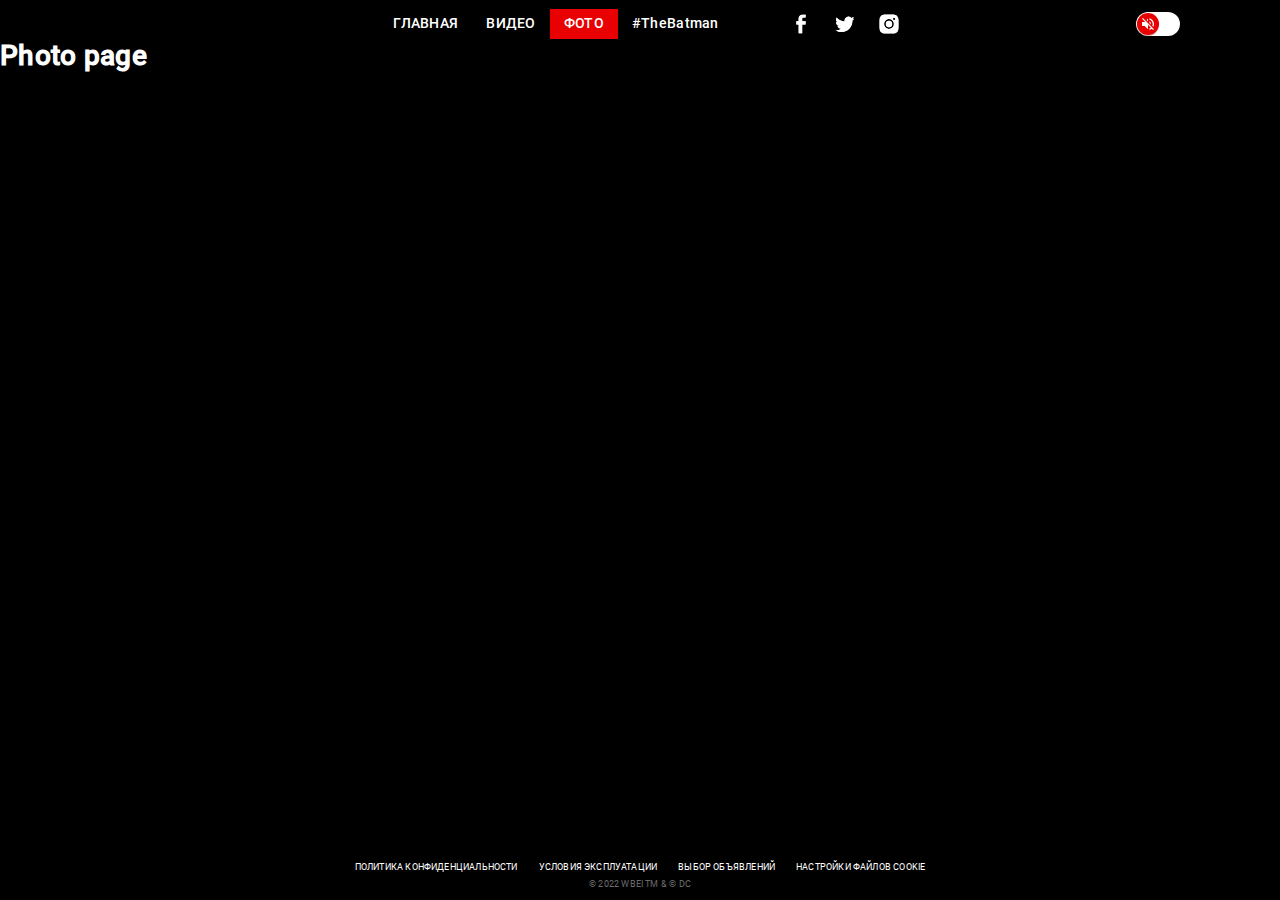
==== photo.html @ c2076061 "Add files via upload" ====
<!DOCTYPE html>
<html lang="ru">

<head>
  <meta charset="UTF-8">
  <meta http-equiv="X-UA-Compatible" content="IE=edge">
  <meta name="viewport" content="width=device-width, initial-scale=1.0">
  <!-- Favicons -->
  <link rel="apple-touch-icon" sizes="180x180" href="./assets/favicons/apple-touch-icon.png">
  <link rel="icon" type="image/png" sizes="32x32" href="./assets/favicons/favicon-32x32.png">
  <link rel="icon" type="image/png" sizes="16x16" href="./assets/favicons/favicon-16x16.png">
  <link rel="manifest" href="./assets/favicons/site.webmanifest">
  <link rel="mask-icon" href="./assets/favicons/safari-pinned-tab.svg" color="#5bbad5">
  <link rel="shortcut icon" href="./assets/favicons/favicon.ico">
  <meta name="msapplication-TileColor" content="#da532c">
  <meta name="msapplication-config" content="./assets/favicons/browserconfig.xml">
  <meta name="theme-color" content="#ffffff">
  <!-- --- end of Favicons --- -->
  <link rel="preload" href="./assets/fonts/roboto-v29-latin_cyrillic-regular.woff2" as="font" type="font/woff2"
    crossorigin>
  <link rel="preload" href="./assets/fonts/roboto-v29-latin_cyrillic-500.woff2" as="font" type="font/woff2" crossorigin>
  <link rel="stylesheet" href="./css/style.min.css">
  <title>Batman promo site | Фото</title>
  <script src="./js/main.js" defer></script>
</head>

<body>

<header class="header">
  <button class="burger"></button>

  <nav class="header__navigation navigation">
    <ul class="navigation__list">
  <button class="navigation__close"></button>
  <li class="navigation__item"><a href="./" class="navigation__link">Главная</a></li>
  <li class="navigation__item"><a href="./video.html" class="navigation__link">Видео</a></li>
  <li class="navigation__item"><a class="navigation__link navigation__link_active">Фото</a></li>
</ul>
    <p class="header__hashtag">#TheBatman</p>

    <ul class="header__social social">
      <li class="social__item">
        <a href="##" class="social__link social__link_fb">
          <svg width="24" height="24" fill="currentColor" xmlns="http://www.w3.org/2000/svg">
            <g clip-path="url(#a)">
              <path
                d="M9.65 21.6v-9.01H7.2V9.348h2.45v-2.77c0-2.178 1.448-4.177 4.784-4.177 1.35 0 2.35.126 2.35.126l-.08 3.029s-1.018-.01-2.13-.01c-1.202 0-1.395.54-1.395 1.434v2.368H16.8l-.157 3.244h-3.464V21.6H9.651Z" />
            </g>
            <defs>
              <clipPath id="a">
                <path transform="translate(7.2 2.4)" d="M0 0h9.6v19.2H0z" />
              </clipPath>
            </defs>
          </svg>
        </a></li>
      <li class="social__item">
        <a href="##" class="social__link social__link_twitter">
          <svg width="24" height="24" fill="currentColor" xmlns="http://www.w3.org/2000/svg">
            <path
              d="M21.301 6.521a7.788 7.788 0 0 1-2.233.612 3.898 3.898 0 0 0 1.71-2.152 7.763 7.763 0 0 1-2.47.944 3.89 3.89 0 0 0-6.626 3.547A11.043 11.043 0 0 1 3.666 5.41 3.89 3.89 0 0 0 4.87 10.6a3.88 3.88 0 0 1-1.761-.487v.05a3.89 3.89 0 0 0 3.12 3.814 3.917 3.917 0 0 1-1.757.066 3.891 3.891 0 0 0 3.633 2.7 7.803 7.803 0 0 1-4.83 1.666c-.31 0-.62-.018-.928-.055a11 11 0 0 0 5.96 1.747c7.154 0 11.065-5.925 11.065-11.064 0-.167-.004-.335-.012-.502a7.906 7.906 0 0 0 1.94-2.012l.001-.003Z" />
          </svg>
        </a></li>
      <li class="social__item">
        <a href="##" class="social__link social__link_instagram">
          <svg width="24" height="24" fill="currentColor" xmlns="http://www.w3.org/2000/svg">
            <path
              d="M12 8.81A3.197 3.197 0 0 0 8.81 12 3.197 3.197 0 0 0 12 15.19 3.197 3.197 0 0 0 15.19 12 3.197 3.197 0 0 0 12 8.81ZM21.568 12c0-1.32.012-2.63-.063-3.949-.074-1.531-.423-2.89-1.543-4.01-1.122-1.123-2.48-1.47-4.011-1.544-1.321-.074-2.63-.062-3.949-.062-1.32 0-2.63-.012-3.948.062-1.532.074-2.891.424-4.011 1.544-1.122 1.122-1.47 2.479-1.544 4.01-.074 1.321-.062 2.63-.062 3.949s-.012 2.63.062 3.949c.075 1.531.424 2.89 1.544 4.01 1.122 1.123 2.48 1.47 4.01 1.544 1.322.074 2.63.062 3.95.062 1.32 0 2.63.012 3.948-.062 1.532-.074 2.89-.424 4.01-1.544 1.123-1.122 1.47-2.479 1.544-4.01.077-1.319.063-2.628.063-3.949ZM12 16.908A4.901 4.901 0 0 1 7.092 12 4.901 4.901 0 0 1 12 7.092 4.901 4.901 0 0 1 16.908 12 4.901 4.901 0 0 1 12 16.908Zm5.11-8.87a1.145 1.145 0 0 1-1.147-1.147c0-.634.512-1.146 1.146-1.146a1.145 1.145 0 0 1 .811 1.957 1.146 1.146 0 0 1-.81.335Z" />
          </svg>
        </a>
      </li>
    </ul>
  </nav>

  <div class="mute">
    <input class="mute__checkbox" type="checkbox" id="mute">
    <label for="mute" class="mute__label">mute</label>
  </div>
</header>

<main class="main main__photo">
  <h1>Photo page</h1>
</main>

<footer class="footer">
  <ul class="footer__links">
    <li class="footer__item"><a href="##" class="footer__link">Политика конфиденциальности</a></li>
    <li class="footer__item"><a href="##" class="footer__link">Условия эксплуатации</a></li>
    <li class="footer__item"><a href="##" class="footer__link">Выбор объявлений</a></li>
    <li class="footer__item"><a href="##" class="footer__link">Настройки файлов cookie</a></li>
  </ul>

  <p class="footer__copyright">© 2022 WBEI TM & © DC</p>
</footer>

</body>

</html>
---- css/style.min.css ----
/*! normalize.css v8.0.1 | MIT License | github.com/necolas/normalize.css */

@-webkit-keyframes zoomIn {
  0% {
    -webkit-transform: scale3d(0,0,0);
    transform: scale3d(0,0,0);
  }
}

@keyframes zoomIn {
  0% {
    -webkit-transform: scale3d(0,0,0);
    transform: scale3d(0,0,0);
  }
}

html {
  line-height: 1.15;
  -webkit-text-size-adjust: 100%;
  box-sizing: border-box;
  scroll-behavior: smooth;
}

body {
  margin: 0;
  height: 100vh;
  min-width: 320px;
  font-family: "Roboto v29 Medium";
  font-size: 14px;
  line-height: 117%;
  letter-spacing: .02em;
  color: #fff;
  background-color: #000;
  display: -webkit-box;
  display: -webkit-flex;
  display: -ms-flexbox;
  display: flex;
  -webkit-box-orient: vertical;
  -webkit-box-direction: normal;
  -webkit-flex-direction: column;
  -ms-flex-direction: column;
  flex-direction: column;
  -webkit-box-pack: justify;
  -webkit-justify-content: space-between;
  -ms-flex-pack: justify;
  justify-content: space-between;
}

details,
main {
  display: block;
}

h1 {
  font-size: 2em;
}

hr {
  box-sizing: content-box;
  height: 0;
  overflow: visible;
}

code,
kbd,
pre,
samp {
  font-family: monospace,monospace;
  font-size: 1em;
}

a {
  background-color: transparent;
  color: inherit;
  text-decoration: none;
}

abbr[title] {
  border-bottom: none;
  -webkit-text-decoration: underline dotted;
  text-decoration: underline dotted;
}

b,
strong {
  font-weight: bolder;
}

small {
  font-size: 80%;
}

sub,
sup {
  font-size: 75%;
  line-height: 0;
  position: relative;
  vertical-align: baseline;
}

sub {
  bottom: -.25em;
}

sup {
  top: -.5em;
}

img {
  border-style: none;
  max-width: 100%;
  height: auto;
}

button,
input {
  line-height: 1.15;
  margin: 0;
  overflow: visible;
}

optgroup,
select,
textarea {
  font-family: inherit;
  font-size: 100%;
  line-height: 1.15;
  margin: 0;
}

button,
select {
  text-transform: none;
}

[type=button],
[type=reset],
[type=submit],
button {
  -webkit-appearance: button;
}

[type=button]::-moz-focus-inner,
[type=reset]::-moz-focus-inner,
[type=submit]::-moz-focus-inner,
button::-moz-focus-inner {
  border-style: none;
  padding: 0;
}

[type=button]:-moz-focusring,
[type=reset]:-moz-focusring,
[type=submit]:-moz-focusring,
button:-moz-focusring {
  outline: 1px dotted ButtonText;
}

fieldset {
  padding: .35em .75em .625em;
}

legend {
  color: inherit;
  display: table;
  max-width: 100%;
  white-space: normal;
}

progress {
  vertical-align: baseline;
}

textarea {
  overflow: auto;
}

[type=checkbox],
[type=radio],
legend {
  box-sizing: border-box;
  padding: 0;
}

[type=number]::-webkit-inner-spin-button,
[type=number]::-webkit-outer-spin-button {
  height: auto;
}

[type=search] {
  -webkit-appearance: textfield;
  outline-offset: -2px;
}

[type=search]::-webkit-search-decoration {
  -webkit-appearance: none;
}

::-webkit-file-upload-button {
  -webkit-appearance: button;
  font: inherit;
}

summary {
  display: list-item;
}

[hidden],
template {
  display: none;
}

@font-face {
  font-family: "Roboto v29 Regular";
  src: local("Roboto");
  src: url(../assets/fonts/roboto-v29-latin_cyrillic-regular.woff2) format("woff2"),url(../assets/fonts/roboto-v29-latin_cyrillic-regular.woff) format("woff");
  font-weight: 400;
  font-display: swap;
  font-style: normal;
}

@font-face {
  font-family: "Roboto v29 Medium";
  src: local("Roboto");
  src: url(../assets/fonts/roboto-v29-latin_cyrillic-500.woff2) format("woff2"),url(../assets/fonts/roboto-v29-latin_cyrillic-500.woff) format("woff");
  font-weight: 500;
  font-display: swap;
  font-style: normal;
}

*,
::after,
::before {
  box-sizing: inherit;
}

h1,
h2,
h3,
h4,
h5,
p,
ul {
  margin: 0;
}

.wrapper {
  overflow: hidden;
  display: -webkit-box;
  display: -webkit-flex;
  display: -ms-flexbox;
  display: flex;
  -webkit-box-orient: vertical;
  -webkit-box-direction: normal;
  -webkit-flex-direction: column;
  -ms-flex-direction: column;
  flex-direction: column;
  min-height: 100vh;
}

.container,
[class*=__container] {
  max-width: 1192px;
  margin: 0 auto;
  padding: 0 16px;
}

.hide {
  display: none;
}

ul {
  padding: 0;
  list-style: none;
}

button,
input {
  font: inherit;
  outline: 0;
  border: 0;
}

button {
  padding: 0;
  cursor: pointer;
}

.visually-hidden {
  position: absolute;
  clip: rect(1px 1px 1px 1px);
  clip: rect(1px,1px,1px,1px);
  padding: 0;
  margin: 0;
  border: 0;
  height: 1px;
  overflow: hidden;
  font-size: 1px;
}

.header {
  position: relative;
  padding-top: 9px;
  padding-bottom: 9px;
}

.header__hashtag {
  margin-right: 70px;
}

.burger {
  display: none;
}

.navigation,
.navigation__list {
  display: -webkit-box;
  display: -webkit-flex;
  display: -ms-flexbox;
  display: flex;
}

.navigation {
  -webkit-box-align: center;
  -webkit-align-items: center;
  -ms-flex-align: center;
  align-items: center;
  -webkit-box-pack: center;
  -webkit-justify-content: center;
  -ms-flex-pack: center;
  justify-content: center;
  font-weight: 500;
  font-size: 14px;
  line-height: 1.14;
  letter-spacing: .02em;
}

.navigation__list {
  text-transform: uppercase;
  margin-right: 14px;
}

.navigation__close {
  display: none;
}

.navigation__link {
  padding: 7px 14px;
  display: block;
}

.navigation__link:hover,
.navigation__link_active {
  background-color: #e90000;
}

.social {
  display: -webkit-box;
  display: -webkit-flex;
  display: -ms-flexbox;
  display: flex;
}

.social__item {
  margin-right: 20px;
}

.social__item:last-child {
  margin-right: 0;
}

.social__link {
  display: block;
  width: 24px;
  height: 24px;
}

.social__link_fb {
  background-image: url(../img/facebook.svg);
}

.social__link_twitter {
  background-image: url(../img/twitter.svg);
}

.social__link_instagram {
  background-image: url(../img/instagram.svg);
}

.logo {
  -webkit-animation: zoomIn 1s;
  animation: zoomIn 1s;
}

.mute {
  position: absolute;
  right: 100px;
  top: 50%;
  -webkit-transform: translateY(-50%);
  -ms-transform: translateY(-50%);
  transform: translateY(-50%);
  width: 44px;
  height: 24px;
  overflow: hidden;
  background-color: #fff;
  border-radius: 30px;
}

.mute__checkbox {
  position: relative;
  width: 100%;
  height: 100%;
  padding: 0;
  margin: 0;
  opacity: 0;
  cursor: pointer;
  z-index: 3;
}

.mute__checkbox:checked+.mute__label::before {
  left: -22px;
}

.mute__checkbox:checked+.mute__label::after {
  right: 1px;
}

.mute__label::before {
  left: 1px;
}

.mute__label::after,
.mute__label::before {
  content: "";
  position: absolute;
  top: 1px;
  display: block;
  width: 22px;
  height: 22px;
  background-color: #e90000;
  box-shadow: 0 1px 1px rgba(69,2,2,.3);
  border-radius: 50%;
  -webkit-transition: left .3s ease-in-out,right .3s ease-in-out;
  transition: left .3s ease-in-out,right .3s ease-in-out;
  background-position: center;
  background-repeat: no-repeat;
}

.mute__label::before {
  background-image: url(../img/volume_off.svg);
}

.mute__label::after {
  left: auto;
  right: -22px;
  background-image: url(../img/volume_up.svg);
}

.main {
  -webkit-box-flex: 1;
  -webkit-flex: 1 1 auto;
  -ms-flex: 1 1 auto;
  flex: 1 1 auto;
}

.main__index {
  display: -webkit-box;
  display: -webkit-flex;
  display: -ms-flexbox;
  display: flex;
  -webkit-box-align: center;
  -webkit-align-items: center;
  -ms-flex-align: center;
  align-items: center;
  background-image: url(../img/background.jpg);
  background-position: center top;
  background-size: cover;
  padding-left: 180px;
}

.footer,
.footer__links {
  display: -webkit-box;
  display: -webkit-flex;
  display: -ms-flexbox;
  display: flex;
  -webkit-box-align: center;
  -webkit-align-items: center;
  -ms-flex-align: center;
  align-items: center;
}

.footer {
  -webkit-box-orient: vertical;
  -webkit-box-direction: normal;
  -webkit-flex-direction: column;
  -ms-flex-direction: column;
  flex-direction: column;
  padding: 10px 20px;
  font-family: "Roboto v29 Regular";
  font-size: 9px;
  line-height: 1.22;
  letter-spacing: .02em;
  text-transform: uppercase;
  color: #fff;
}

.footer__links {
  gap: 21px;
  margin-bottom: 6px;
}

.footer__copyright {
  color: #6a6a6a;
}

@media (max-width:1024px) {
  .mute {
    right: 20px;
  }

  .main__index {
    padding-left: 60px;
  }
}

@media (max-width:768px) {
  .header__hashtag {
    margin-right: 0;
    margin-bottom: 40px;
  }

  .header {
    display: -webkit-box;
    display: -webkit-flex;
    display: -ms-flexbox;
    display: flex;
    -webkit-box-align: center;
    -webkit-align-items: center;
    -ms-flex-align: center;
    align-items: center;
    padding-left: 20px;
    padding-right: 20px;
  }

  .burger {
    display: block;
    width: 20px;
    height: 12px;
    background-color: transparent;
    background-image: url(../img/burger-button.svg);
  }

  .navigation__list {
    -webkit-box-orient: vertical;
    -webkit-box-direction: normal;
    -webkit-flex-direction: column;
    -ms-flex-direction: column;
    flex-direction: column;
    margin-right: 0;
    gap: 6px;
    margin-bottom: 6px;
  }

  .navigation__close {
    position: absolute;
    display: block;
    top: 20px;
    left: 20px;
    background-color: transparent;
    background-image: url(../img/close-button.svg);
    width: 16px;
    height: 16px;
  }

  .navigation__link_active {
    -webkit-transform: translateX(0);
    -ms-transform: translateX(0);
    transform: translateX(0);
  }

  .navigation__link {
    padding-top: 12px;
    padding-bottom: 12px;
  }

  .navigation {
    position: fixed;
    top: 0;
    left: 0;
    bottom: 0;
    width: 240px;
    -webkit-transform: translateX(-240px);
    -ms-transform: translateX(-240px);
    transform: translateX(-240px);
    background-color: #260707;
    -webkit-box-orient: vertical;
    -webkit-box-direction: normal;
    -webkit-flex-direction: column;
    -ms-flex-direction: column;
    flex-direction: column;
    -webkit-box-pack: start;
    -webkit-justify-content: flex-start;
    -ms-flex-pack: start;
    justify-content: flex-start;
    padding-top: 90px;
    text-align: center;
    -webkit-box-align: stretch;
    -webkit-align-items: stretch;
    -ms-flex-align: stretch;
    align-items: stretch;
    -webkit-transition: -webkit-transform .3s ease-in-out;
    transition: transform .3s ease-in-out;
    transition: transform .3s ease-in-out,-webkit-transform .3s ease-in-out;
  }

  .social {
    -webkit-box-pack: center;
    -webkit-justify-content: center;
    -ms-flex-pack: center;
    justify-content: center;
  }

  .logo {
    width: 230px;
  }

  .main__index {
    padding-left: 30px;
  }

  .footer {
    text-align: center;
  }
}

@media (max-width:580px) {
  .logo {
    width: 125px;
  }

  .main__index {
    -webkit-box-align: end;
    -webkit-align-items: flex-end;
    -ms-flex-align: end;
    align-items: flex-end;
    -webkit-box-pack: center;
    -webkit-justify-content: center;
    -ms-flex-pack: center;
    justify-content: center;
    padding-left: 0;
    padding-bottom: 64px;
    background-image: -webkit-linear-gradient(89.89deg,rgba(0,0,0,.76) 32.14%,rgba(255,0,0,0) 72.56%),url(../img/background-mobile.jpg);
    background-image: linear-gradient(.11deg,rgba(0,0,0,.76) 32.14%,rgba(255,0,0,0) 72.56%),url(../img/background-mobile.jpg);
  }

  .footer {
    font-size: 6px;
    line-height: 1.17;
  }
}
/*# sourceMappingURL=[data-uri] */
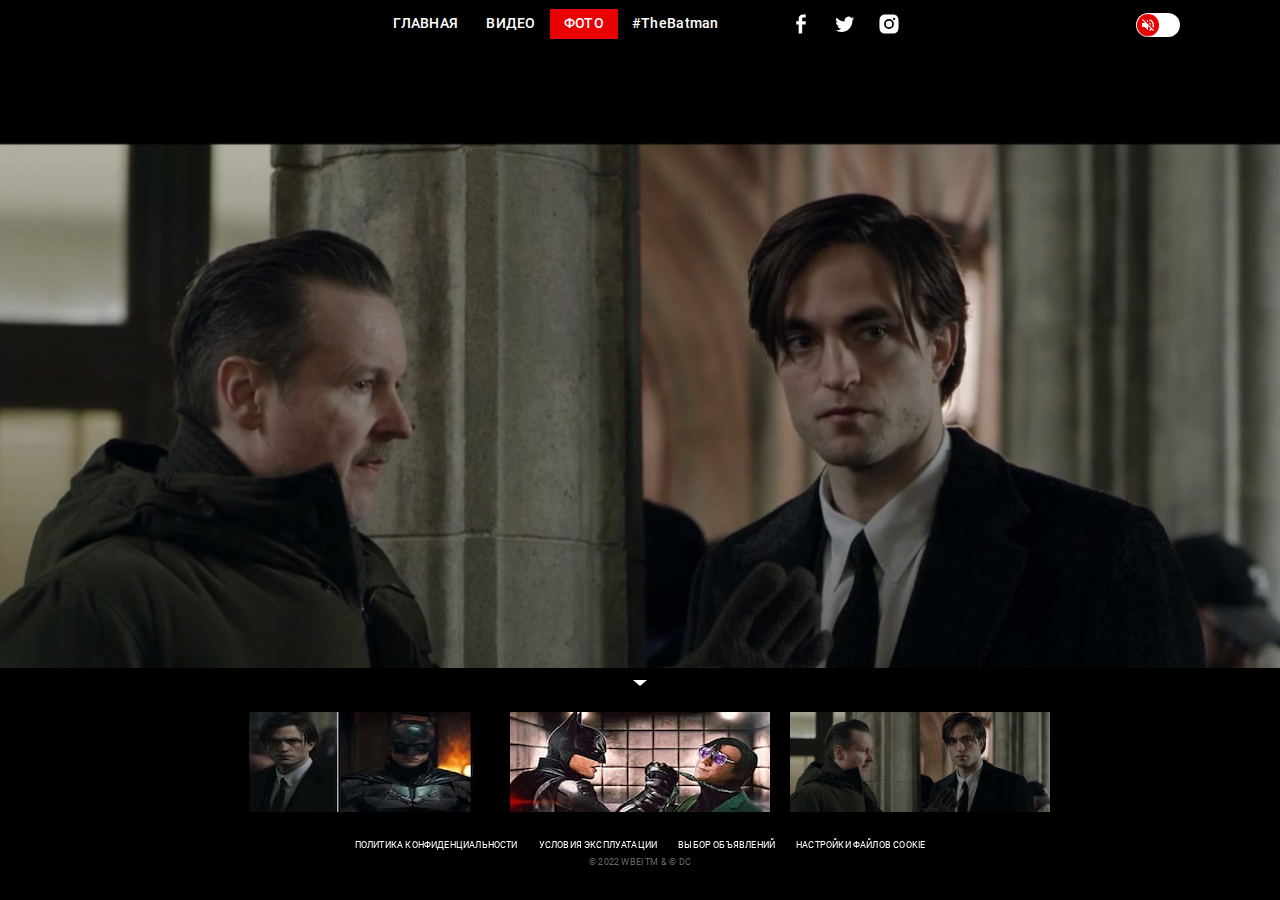
==== commit 6ffa2c7e: "Add files via upload" ====
--- a/photo.html
+++ b/photo.html
@@ -19,8 +19,10 @@
   <link rel="preload" href="./assets/fonts/roboto-v29-latin_cyrillic-regular.woff2" as="font" type="font/woff2"
     crossorigin>
   <link rel="preload" href="./assets/fonts/roboto-v29-latin_cyrillic-500.woff2" as="font" type="font/woff2" crossorigin>
-  <link rel="stylesheet" href="./css/style.min.css">
+  <link rel='stylesheet' href='./assets/swiper/swiper-bundle.min.css'>
+  <link rel="stylesheet" href="./css/style.css">
   <title>Batman promo site | Фото</title>
+  <script src='./assets/swiper/swiper-bundle.min.js' defer></script>
   <script src="./js/main.js" defer></script>
 </head>
 
@@ -42,15 +44,8 @@
       <li class="social__item">
         <a href="##" class="social__link social__link_fb">
           <svg width="24" height="24" fill="currentColor" xmlns="http://www.w3.org/2000/svg">
-            <g clip-path="url(#a)">
-              <path
-                d="M9.65 21.6v-9.01H7.2V9.348h2.45v-2.77c0-2.178 1.448-4.177 4.784-4.177 1.35 0 2.35.126 2.35.126l-.08 3.029s-1.018-.01-2.13-.01c-1.202 0-1.395.54-1.395 1.434v2.368H16.8l-.157 3.244h-3.464V21.6H9.651Z" />
-            </g>
-            <defs>
-              <clipPath id="a">
-                <path transform="translate(7.2 2.4)" d="M0 0h9.6v19.2H0z" />
-              </clipPath>
-            </defs>
+            <path
+              d="M9.65 21.6v-9.01H7.2V9.348h2.45v-2.77c0-2.178 1.448-4.177 4.784-4.177 1.35 0 2.35.126 2.35.126l-.08 3.029s-1.018-.01-2.13-.01c-1.202 0-1.395.54-1.395 1.434v2.368H16.8l-.157 3.244h-3.464V21.6H9.651Z" />
           </svg>
         </a></li>
       <li class="social__item">
@@ -77,8 +72,44 @@
   </div>
 </header>
 
-<main class="main main__photo">
-  <h1>Photo page</h1>
+<main class="main main_slider">
+  <div class="slider-main swiper">
+    <ul class="slider-main__list swiper-wrapper">
+      <li class="slider-main__item swiper-slide">
+        <img src="./assets/photo/photo01.jpg" alt="фото 1" class="slider-main__img" />
+      </li>
+      <li class="slider-main__item swiper-slide">
+        <img src="./assets/photo/photo02.jpg" alt="фото 2" class="slider-main__img" />
+      </li>
+      <li class="slider-main__item swiper-slide">
+        <img src="./assets/photo/photo03.jpg" alt="фото 3" class="slider-main__img" />
+      </li>
+    </ul>
+  </div>
+
+  <div class="pagination">
+    <button class="pagination__arrow"></button>
+
+    <div class="slider-thumbs swiper">
+      <ul class="slider-thumbs__list swiper-wrapper">
+        <li class="slider-thumbs__item swiper-slide">
+          <img src="./assets/photo/photo01-thumbs.jpg" alt="миниатюра 1" class="slider-thumbs__img" width="260" height="100" />
+        </li>
+        <li class="slider-thumbs__item swiper-slide">
+          <img src="./assets/photo/photo02-thumbs.jpg" alt="миниатюра 2" class="slider-thumbs__img" width="260" height="100" />
+        </li>
+        <li class="slider-thumbs__item swiper-slide">
+          <img src="./assets/photo/photo03-thumbs.jpg" alt="миниатюра 3" class="slider-thumbs__img" width="260" height="100" />
+        </li>
+        <li class="slider-thumbs__item swiper-slide">
+          <img src="./assets/photo/photo04-thumbs.jpg" alt="миниатюра 4" class="slider-thumbs__img" width="260" height="100" />
+        </li>
+        <li class="slider-thumbs__item swiper-slide">
+          <img src="./assets/photo/photo05-thumbs.jpg" alt="миниатюра 5" class="slider-thumbs__img" width="260" height="100" />
+        </li>
+      </ul>
+    </div>
+  </div>
 </main>
 
 <footer class="footer">
@@ -94,4 +125,4 @@
 
 </body>
 
-</html>+</html>
--- a/css/style.css
+++ b/css/style.css
@@ -0,0 +1,723 @@
+/*! normalize.css v8.0.1 | MIT License | github.com/necolas/normalize.css */
+
+@-webkit-keyframes zoomIn {
+  0% {
+    -webkit-transform: scale3d(0,0,0);
+    transform: scale3d(0,0,0);
+  }
+}
+
+@keyframes zoomIn {
+  0% {
+    -webkit-transform: scale3d(0,0,0);
+    transform: scale3d(0,0,0);
+  }
+}
+
+html {
+  line-height: 1.15;
+  -webkit-text-size-adjust: 100%;
+  box-sizing: border-box;
+  scroll-behavior: smooth;
+}
+
+body {
+  margin: 0;
+  height: 100vh;
+  min-width: 320px;
+  font-family: "Roboto v29 Medium";
+  font-size: 14px;
+  line-height: 117%;
+  letter-spacing: .02em;
+  color: #fff;
+  background-color: #000;
+  display: -webkit-box;
+  display: -webkit-flex;
+  display: -ms-flexbox;
+  display: flex;
+  -webkit-box-orient: vertical;
+  -webkit-box-direction: normal;
+  -webkit-flex-direction: column;
+  -ms-flex-direction: column;
+  flex-direction: column;
+  -webkit-box-pack: justify;
+  -webkit-justify-content: space-between;
+  -ms-flex-pack: justify;
+  justify-content: space-between;
+}
+
+details,
+main {
+  display: block;
+}
+
+h1 {
+  font-size: 2em;
+}
+
+hr {
+  box-sizing: content-box;
+  height: 0;
+  overflow: visible;
+}
+
+code,
+kbd,
+pre,
+samp {
+  font-family: monospace,monospace;
+  font-size: 1em;
+}
+
+a {
+  background-color: transparent;
+  color: inherit;
+  text-decoration: none;
+}
+
+abbr[title] {
+  border-bottom: none;
+  -webkit-text-decoration: underline dotted;
+  text-decoration: underline dotted;
+}
+
+b,
+strong {
+  font-weight: bolder;
+}
+
+small {
+  font-size: 80%;
+}
+
+sub,
+sup {
+  font-size: 75%;
+  line-height: 0;
+  position: relative;
+  vertical-align: baseline;
+}
+
+sub {
+  bottom: -.25em;
+}
+
+sup {
+  top: -.5em;
+}
+
+img {
+  border-style: none;
+  max-width: 100%;
+  height: auto;
+}
+
+button,
+input {
+  line-height: 1.15;
+  margin: 0;
+  overflow: visible;
+}
+
+optgroup,
+select,
+textarea {
+  font-family: inherit;
+  font-size: 100%;
+  line-height: 1.15;
+  margin: 0;
+}
+
+button,
+select {
+  text-transform: none;
+}
+
+[type=button],
+[type=reset],
+[type=submit],
+button {
+  -webkit-appearance: button;
+}
+
+[type=button]::-moz-focus-inner,
+[type=reset]::-moz-focus-inner,
+[type=submit]::-moz-focus-inner,
+button::-moz-focus-inner {
+  border-style: none;
+  padding: 0;
+}
+
+[type=button]:-moz-focusring,
+[type=reset]:-moz-focusring,
+[type=submit]:-moz-focusring,
+button:-moz-focusring {
+  outline: 1px dotted ButtonText;
+}
+
+fieldset {
+  padding: .35em .75em .625em;
+}
+
+legend {
+  color: inherit;
+  display: table;
+  max-width: 100%;
+  white-space: normal;
+}
+
+progress {
+  vertical-align: baseline;
+}
+
+textarea {
+  overflow: auto;
+}
+
+[type=checkbox],
+[type=radio],
+legend {
+  box-sizing: border-box;
+  padding: 0;
+}
+
+[type=number]::-webkit-inner-spin-button,
+[type=number]::-webkit-outer-spin-button {
+  height: auto;
+}
+
+[type=search] {
+  -webkit-appearance: textfield;
+  outline-offset: -2px;
+}
+
+[type=search]::-webkit-search-decoration {
+  -webkit-appearance: none;
+}
+
+::-webkit-file-upload-button {
+  -webkit-appearance: button;
+  font: inherit;
+}
+
+summary {
+  display: list-item;
+}
+
+[hidden],
+template {
+  display: none;
+}
+
+@font-face {
+  font-family: "Roboto v29 Regular";
+  src: local("Roboto");
+  src: url(../assets/fonts/roboto-v29-latin_cyrillic-regular.woff2) format("woff2"),url(../assets/fonts/roboto-v29-latin_cyrillic-regular.woff) format("woff");
+  font-weight: 400;
+  font-display: swap;
+  font-style: normal;
+}
+
+@font-face {
+  font-family: "Roboto v29 Medium";
+  src: local("Roboto");
+  src: url(../assets/fonts/roboto-v29-latin_cyrillic-500.woff2) format("woff2"),url(../assets/fonts/roboto-v29-latin_cyrillic-500.woff) format("woff");
+  font-weight: 500;
+  font-display: swap;
+  font-style: normal;
+}
+
+*,
+::after,
+::before {
+  box-sizing: inherit;
+}
+
+h1,
+h2,
+h3,
+h4,
+h5,
+p,
+ul {
+  margin: 0;
+}
+
+ul {
+  padding: 0;
+  list-style: none;
+}
+
+button,
+input {
+  font: inherit;
+  outline: 0;
+  border: 0;
+}
+
+button {
+  padding: 0;
+  cursor: pointer;
+}
+
+.header {
+  position: relative;
+  padding-top: 9px;
+  padding-bottom: 9px;
+  height: 50px;
+}
+
+.header__hashtag {
+  margin-right: 70px;
+}
+
+.burger {
+  display: none;
+}
+
+.navigation,
+.navigation__list {
+  display: -webkit-box;
+  display: -webkit-flex;
+  display: -ms-flexbox;
+  display: flex;
+}
+
+.navigation {
+  -webkit-box-align: center;
+  -webkit-align-items: center;
+  -ms-flex-align: center;
+  align-items: center;
+  -webkit-box-pack: center;
+  -webkit-justify-content: center;
+  -ms-flex-pack: center;
+  justify-content: center;
+  font-weight: 500;
+  font-size: 14px;
+  line-height: 1.14;
+  letter-spacing: .02em;
+}
+
+.navigation__list {
+  text-transform: uppercase;
+  margin-right: 14px;
+}
+
+.navigation__close {
+  display: none;
+}
+
+.navigation__link {
+  padding: 7px 14px;
+  display: block;
+}
+
+.navigation__link:hover,
+.navigation__link_active {
+  background-color: #e90000;
+}
+
+.navigation__link:focus {
+  background-color: #e90000;
+  outline: 0;
+}
+
+.social {
+  display: -webkit-box;
+  display: -webkit-flex;
+  display: -ms-flexbox;
+  display: flex;
+}
+
+.social__item {
+  margin-right: 20px;
+}
+
+.social__item:last-child {
+  margin-right: 0;
+}
+
+.social__link {
+  display: block;
+  width: 24px;
+  height: 24px;
+  -webkit-transition: color .3s ease-in-out;
+  transition: color .3s ease-in-out;
+  color: #fff;
+}
+
+.social__link_fb:hover {
+  color: #166fe5;
+}
+
+.social__link_fb:focus {
+  color: #166fe5;
+  outline: 0;
+}
+
+.social__link_twitter:hover {
+  color: #3516e5;
+}
+
+.social__link_twitter:focus {
+  color: #3516e5;
+  outline: 0;
+}
+
+.social__link_instagram:hover {
+  color: #db0ad1;
+}
+
+.social__link_instagram:focus {
+  color: #db0ad1;
+  outline: 0;
+}
+
+.logo {
+  -webkit-animation: zoomIn 1s;
+  animation: zoomIn 1s;
+}
+
+.mute {
+  position: absolute;
+  right: 100px;
+  top: 50%;
+  -webkit-transform: translateY(-50%);
+  -ms-transform: translateY(-50%);
+  transform: translateY(-50%);
+  width: 44px;
+  height: 24px;
+  overflow: hidden;
+  background-color: #fff;
+  border-radius: 30px;
+}
+
+.mute__checkbox {
+  position: relative;
+  width: 100%;
+  height: 100%;
+  padding: 0;
+  margin: 0;
+  opacity: 0;
+  cursor: pointer;
+  z-index: 3;
+}
+
+.mute__checkbox:checked+.mute__label::before {
+  left: -22px;
+}
+
+.mute__checkbox:checked+.mute__label::after {
+  right: 1px;
+}
+
+.mute__label::before {
+  left: 1px;
+}
+
+.mute__label::after,
+.mute__label::before {
+  content: "";
+  position: absolute;
+  top: 1px;
+  display: block;
+  width: 22px;
+  height: 22px;
+  background-color: #e90000;
+  box-shadow: 0 1px 1px rgba(69,2,2,.3);
+  border-radius: 50%;
+  -webkit-transition: left .3s ease-in-out,right .3s ease-in-out;
+  transition: left .3s ease-in-out,right .3s ease-in-out;
+  background-position: center;
+  background-repeat: no-repeat;
+}
+
+.mute__label::before {
+  background-image: url(../img/volume_off.svg);
+}
+
+.mute__label::after {
+  left: auto;
+  right: -22px;
+  background-image: url(../img/volume_up.svg);
+}
+
+.main {
+  -webkit-box-flex: 1;
+  -webkit-flex: 1 1 auto;
+  -ms-flex: 1 1 auto;
+  flex: 1 1 auto;
+  position: relative;
+}
+
+.main__index {
+  display: -webkit-box;
+  display: -webkit-flex;
+  display: -ms-flexbox;
+  display: flex;
+  -webkit-box-align: center;
+  -webkit-align-items: center;
+  -ms-flex-align: center;
+  align-items: center;
+  background-image: url(../img/background.jpg);
+  background-position: center top;
+  background-size: cover;
+  padding-left: 180px;
+}
+
+.footer,
+.footer__links {
+  display: -webkit-box;
+  display: -webkit-flex;
+  display: -ms-flexbox;
+  display: flex;
+  -webkit-box-align: center;
+  -webkit-align-items: center;
+  -ms-flex-align: center;
+  align-items: center;
+}
+
+.footer {
+  position: relative;
+  z-index: 500;
+  height: 70px;
+  -webkit-box-orient: vertical;
+  -webkit-box-direction: normal;
+  -webkit-flex-direction: column;
+  -ms-flex-direction: column;
+  flex-direction: column;
+  padding: 10px 20px;
+  font-family: "Roboto v29 Regular";
+  font-size: 9px;
+  line-height: 1.22;
+  letter-spacing: .02em;
+  text-transform: uppercase;
+  color: #fff;
+}
+
+.footer__links {
+  gap: 21px;
+  margin-bottom: 6px;
+}
+
+.footer__copyright {
+  color: #6a6a6a;
+}
+
+.main_slider {
+  height: calc(100% - 70px - 50px);
+}
+
+.slider-main {
+  height: 100%;
+}
+
+.slider-main__item {
+  display: -webkit-box;
+  display: -webkit-flex;
+  display: -ms-flexbox;
+  display: flex;
+  -webkit-box-align: center;
+  -webkit-align-items: center;
+  -ms-flex-align: center;
+  align-items: center;
+  -webkit-box-pack: center;
+  -webkit-justify-content: center;
+  -ms-flex-pack: center;
+  justify-content: center;
+}
+
+.slider-main__video {
+  width: 100%;
+  height: 100%;
+  -o-object-fit: cover;
+  object-fit: cover;
+}
+
+.pagination {
+  z-index: 400;
+  position: absolute;
+  bottom: 0;
+  left: 0;
+  right: 0;
+  background-color: #000;
+  min-height: 144px;
+  padding: 12px 20px 15px;
+}
+
+.pagination__arrow {
+  display: block;
+  margin: 0 auto 20px;
+  width: 0;
+  height: 0;
+  border-left: 7px solid transparent;
+  border-right: 7px solid transparent;
+  border-bottom: 6px solid transparent;
+  border-top: 6px solid #fff;
+  background-color: transparent;
+  -webkit-transition: border-color .3s ease-in-out;
+  transition: border-color .3s ease-in-out;
+}
+
+.pagination__arrow:hover {
+  border-top-color: #e90000;
+}
+
+.slider-thumbs {
+  max-width: 820px;
+}
+
+@media (max-width:1024px) {
+  .mute {
+    right: 20px;
+  }
+
+  .main__index {
+    padding-left: 60px;
+  }
+}
+
+@media (max-width:768px) {
+  .header__hashtag {
+    margin-right: 0;
+    margin-bottom: 40px;
+  }
+
+  .header {
+    display: -webkit-box;
+    display: -webkit-flex;
+    display: -ms-flexbox;
+    display: flex;
+    -webkit-box-align: center;
+    -webkit-align-items: center;
+    -ms-flex-align: center;
+    align-items: center;
+    padding: 13px 20px;
+  }
+
+  .burger {
+    display: block;
+    width: 20px;
+    height: 12px;
+    background-color: transparent;
+    background-image: url(../img/burger-button.svg);
+  }
+
+  .navigation__list {
+    -webkit-box-orient: vertical;
+    -webkit-box-direction: normal;
+    -webkit-flex-direction: column;
+    -ms-flex-direction: column;
+    flex-direction: column;
+    margin-right: 0;
+    gap: 6px;
+    margin-bottom: 6px;
+  }
+
+  .navigation__close {
+    position: absolute;
+    display: block;
+    top: 20px;
+    left: 20px;
+    background-color: transparent;
+    background-image: url(../img/close-button.svg);
+    width: 16px;
+    height: 16px;
+  }
+
+  .navigation__link_active {
+    -webkit-transform: translateX(0);
+    -ms-transform: translateX(0);
+    transform: translateX(0);
+  }
+
+  .navigation__link {
+    padding-top: 12px;
+    padding-bottom: 12px;
+  }
+
+  .navigation {
+    position: fixed;
+    top: 0;
+    left: 0;
+    bottom: 0;
+    width: 240px;
+    -webkit-transform: translateX(-240px);
+    -ms-transform: translateX(-240px);
+    transform: translateX(-240px);
+    background-color: #260707;
+    -webkit-box-orient: vertical;
+    -webkit-box-direction: normal;
+    -webkit-flex-direction: column;
+    -ms-flex-direction: column;
+    flex-direction: column;
+    -webkit-box-pack: start;
+    -webkit-justify-content: flex-start;
+    -ms-flex-pack: start;
+    justify-content: flex-start;
+    padding-top: 90px;
+    text-align: center;
+    -webkit-box-align: stretch;
+    -webkit-align-items: stretch;
+    -ms-flex-align: stretch;
+    align-items: stretch;
+    -webkit-transition: -webkit-transform .3s ease-in-out;
+    transition: transform .3s ease-in-out;
+    transition: transform .3s ease-in-out,-webkit-transform .3s ease-in-out;
+  }
+
+  .social {
+    -webkit-box-pack: center;
+    -webkit-justify-content: center;
+    -ms-flex-pack: center;
+    justify-content: center;
+  }
+
+  .logo {
+    width: 230px;
+  }
+
+  .main__index {
+    padding-left: 30px;
+  }
+
+  .footer {
+    text-align: center;
+  }
+}
+
+@media (max-width:580px) {
+  .logo {
+    width: 125px;
+  }
+
+  .main__index {
+    -webkit-box-align: end;
+    -webkit-align-items: flex-end;
+    -ms-flex-align: end;
+    align-items: flex-end;
+    -webkit-box-pack: center;
+    -webkit-justify-content: center;
+    -ms-flex-pack: center;
+    justify-content: center;
+    padding-left: 0;
+    padding-bottom: 64px;
+    background-image: -webkit-linear-gradient(89.89deg,rgba(0,0,0,.76) 32.14%,rgba(255,0,0,0) 72.56%),url(../img/background-mobile.jpg);
+    background-image: linear-gradient(.11deg,rgba(0,0,0,.76) 32.14%,rgba(255,0,0,0) 72.56%),url(../img/background-mobile.jpg);
+  }
+
+  .footer {
+    height: 50px;
+    font-size: 6px;
+    line-height: 1.17;
+  }
+
+  .pagination__arrow {
+    margin-bottom: 6px;
+  }
+
+  .pagination {
+    min-height: 80px;
+  }
+}
+/*# sourceMappingURL=[data-uri] */
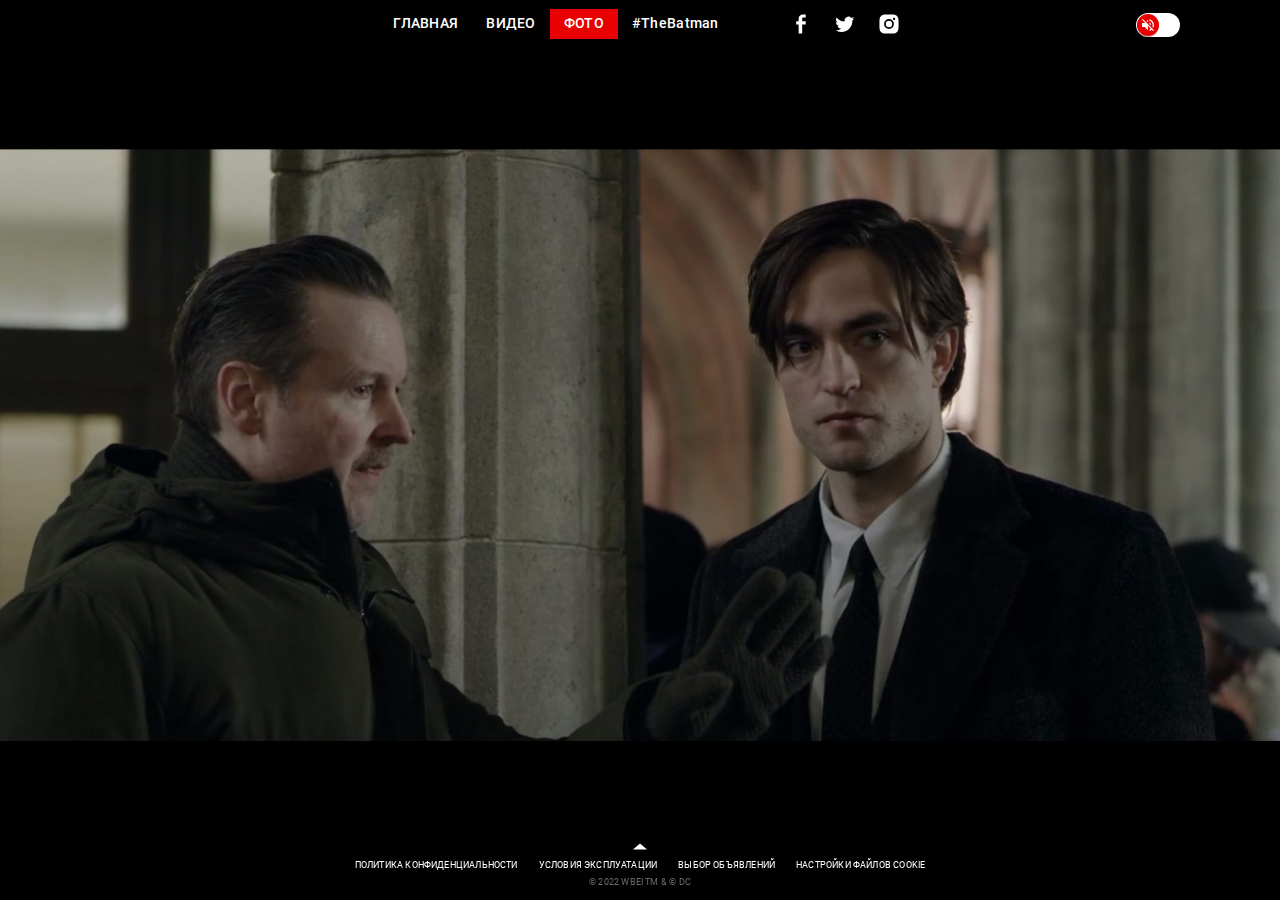
==== commit 18712f64: "Add files via upload" ====
--- a/photo.html
+++ b/photo.html
@@ -68,7 +68,7 @@
 
   <div class="mute">
     <input class="mute__checkbox" type="checkbox" id="mute">
-    <label for="mute" class="mute__label">mute</label>
+    <label for="mute" class="mute__label"></label>
   </div>
 </header>
 
@@ -83,6 +83,12 @@
       </li>
       <li class="slider-main__item swiper-slide">
         <img src="./assets/photo/photo03.jpg" alt="фото 3" class="slider-main__img" />
+      </li>
+      <li class="slider-main__item swiper-slide">
+        <img src="./assets/photo/photo04.jpg" alt="фото 4" class="slider-main__img" />
+      </li>
+      <li class="slider-main__item swiper-slide">
+        <img src="./assets/photo/photo05.jpg" alt="фото 5" class="slider-main__img" />
       </li>
     </ul>
   </div>
--- a/css/style.css
+++ b/css/style.css
@@ -296,6 +296,7 @@
   font-size: 14px;
   line-height: 1.14;
   letter-spacing: .02em;
+  z-index: 555;
 }
 
 .navigation__list {
@@ -480,7 +481,7 @@
 .footer {
   position: relative;
   z-index: 500;
-  height: 70px;
+  height: 50px;
   -webkit-box-orient: vertical;
   -webkit-box-direction: normal;
   -webkit-flex-direction: column;
@@ -505,7 +506,9 @@
 }
 
 .main_slider {
-  height: calc(100% - 70px - 50px);
+  height: calc(100% - 50px - 50px);
+  overflow: hidden;
+  padding-bottom: 10px;
 }
 
 .slider-main {
@@ -534,6 +537,11 @@
   object-fit: cover;
 }
 
+.slider-main__img {
+  -o-object-fit: contain;
+  object-fit: contain;
+}
+
 .pagination {
   z-index: 400;
   position: absolute;
@@ -543,6 +551,12 @@
   background-color: #000;
   min-height: 144px;
   padding: 12px 20px 15px;
+  -webkit-transform: translateY(calc(100% - 25px));
+  -ms-transform: translateY(calc(100% - 25px));
+  transform: translateY(calc(100% - 25px));
+  -webkit-transition: -webkit-transform .5s ease-in-out;
+  transition: transform .5s ease-in-out;
+  transition: transform .5s ease-in-out,-webkit-transform .5s ease-in-out;
 }
 
 .pagination__arrow {
@@ -552,19 +566,41 @@
   height: 0;
   border-left: 7px solid transparent;
   border-right: 7px solid transparent;
-  border-bottom: 6px solid transparent;
-  border-top: 6px solid #fff;
+  border-top: 6px solid transparent;
+  border-bottom: 6px solid #fff;
   background-color: transparent;
   -webkit-transition: border-color .3s ease-in-out;
   transition: border-color .3s ease-in-out;
 }
 
 .pagination__arrow:hover {
+  border-bottom-color: #e90000;
+}
+
+.pagination_active {
+  -webkit-transform: translateY(0);
+  -ms-transform: translateY(0);
+  transform: translateY(0);
+}
+
+.pagination_active .pagination__arrow {
+  border-bottom: 6px solid transparent;
+  border-top: 6px solid #fff;
+}
+
+.pagination_active .pagination__arrow:hover {
+  border-bottom-color: transparent;
   border-top-color: #e90000;
 }
 
 .slider-thumbs {
   max-width: 820px;
+}
+
+.slider-thumbs__img {
+  max-height: 100px;
+  -o-object-fit: cover;
+  object-fit: cover;
 }
 
 @media (max-width:1024px) {
@@ -623,12 +659,6 @@
     background-image: url(../img/close-button.svg);
     width: 16px;
     height: 16px;
-  }
-
-  .navigation__link_active {
-    -webkit-transform: translateX(0);
-    -ms-transform: translateX(0);
-    transform: translateX(0);
   }
 
   .navigation__link {
@@ -666,6 +696,12 @@
     transition: transform .3s ease-in-out,-webkit-transform .3s ease-in-out;
   }
 
+  .navigation_active {
+    -webkit-transform: translateX(0);
+    -ms-transform: translateX(0);
+    transform: translateX(0);
+  }
+
   .social {
     -webkit-box-pack: center;
     -webkit-justify-content: center;
@@ -720,4 +756,4 @@
     min-height: 80px;
   }
 }
-/*# sourceMappingURL=[data-uri] */
+/*# sourceMappingURL=[data-uri] */
